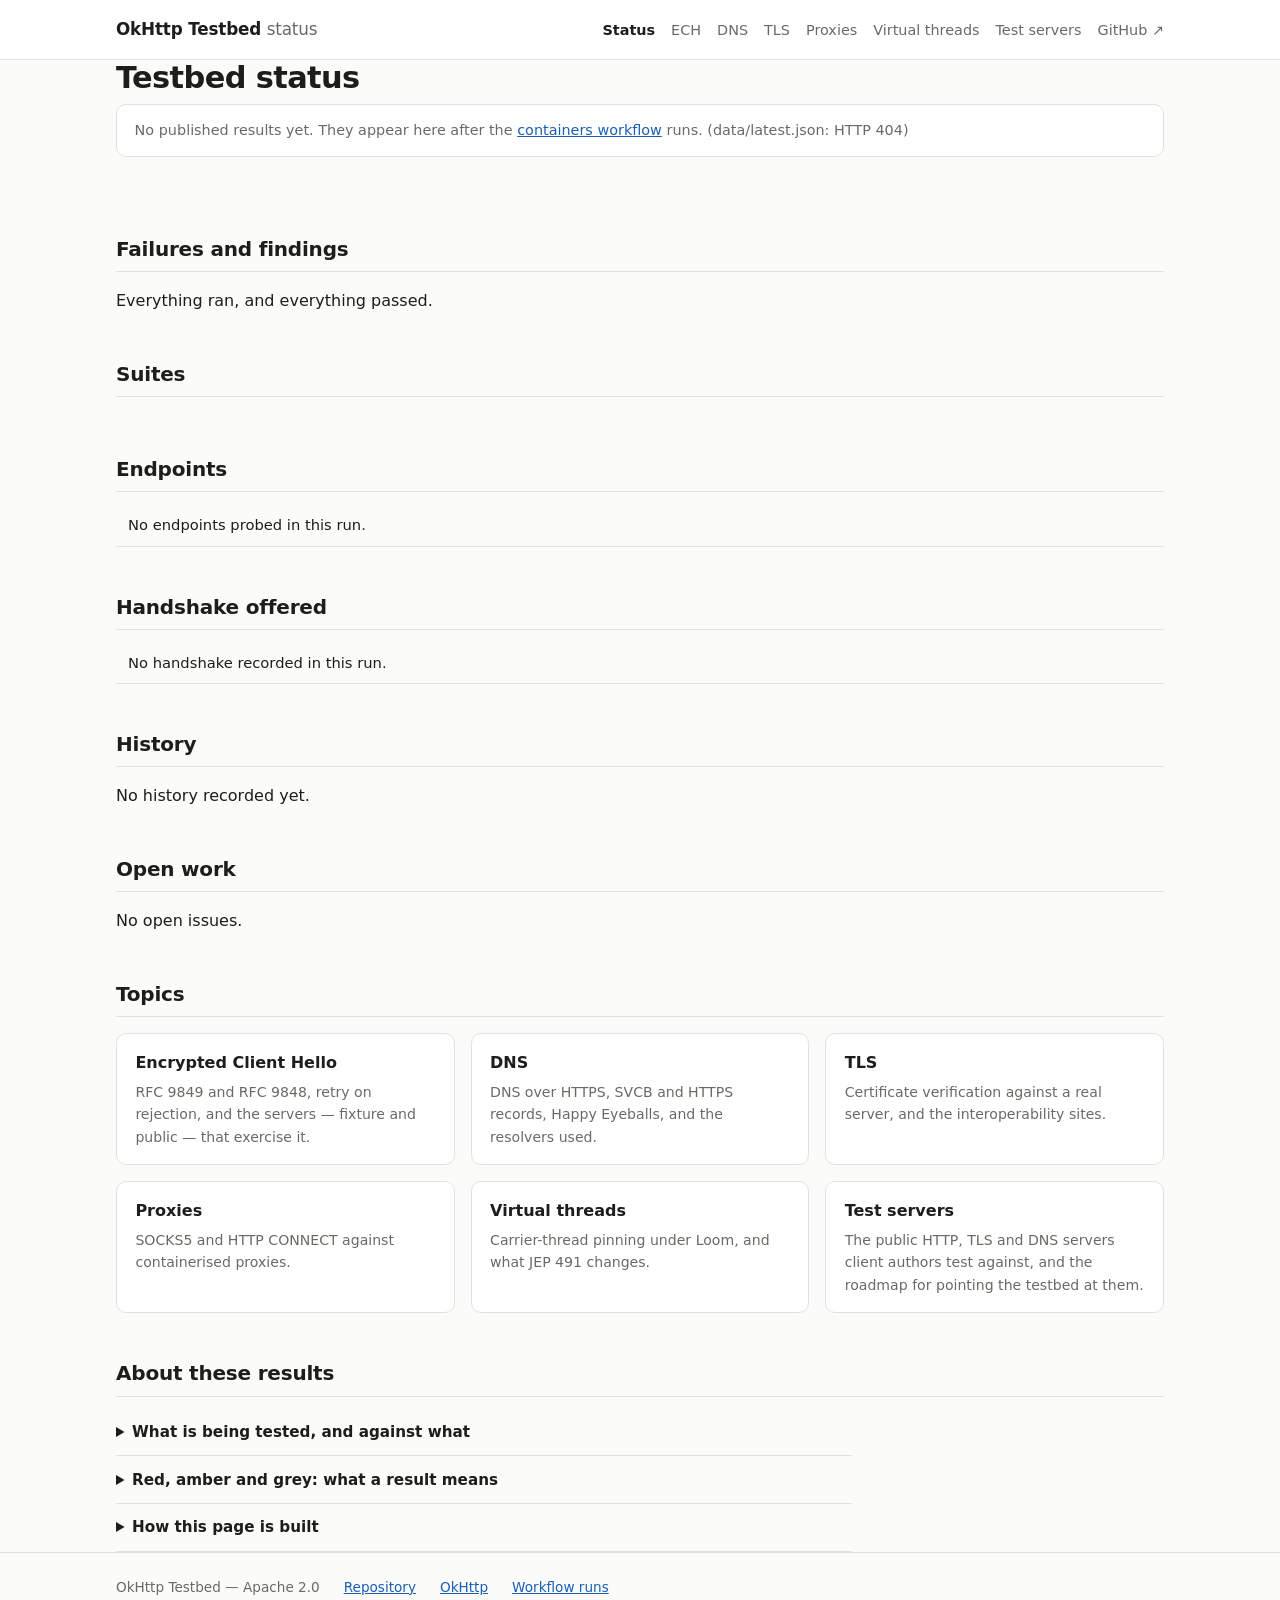
==== site/index.html @ f7579bf9 "Publish the ClientHello OkHttp actually emits Closes #17. Every other suite here asserts what OkHttp" ====
<!doctype html>
<html lang="en">
<head>
<meta charset="utf-8">
<meta name="viewport" content="width=device-width, initial-scale=1">
<title>OkHttp Testbed</title>
<meta name="description" content="Status of the OkHttp testbed: tests that run against real containers and real networks, against published OkHttp artifacts.">
<link rel="icon" href="assets/favicon.svg" type="image/svg+xml">
<link rel="stylesheet" href="assets/style.css">
</head>
<body>

<header class="site-header">
  <div class="wrap">
    <a class="site-title" href="./">OkHttp Testbed <span>status</span></a>
    <nav class="site-nav">
      <a href="./" aria-current="page">Status</a>
      <a href="topics/ech.html">ECH</a>
      <a href="topics/dns.html">DNS</a>
      <a href="topics/tls.html">TLS</a>
      <a href="topics/proxies.html">Proxies</a>
      <a href="topics/loom.html">Virtual threads</a>
      <a href="topics/test-servers.html">Test servers</a>
      <a href="https://github.com/yschimke/okhttp-testbed">GitHub ↗</a>
    </nav>
  </div>
</header>

<main class="wrap">

  <h1>Testbed status</h1>

  <div class="run-summary" id="run-summary">Loading the most recent run…</div>

  <div class="cards" id="version-cards"></div>

  <section id="failures">
    <h2>Failures and findings</h2>
    <div id="failure-list"></div>
  </section>

  <h2 id="suites">Suites</h2>
  <div class="table-scroll">
    <table id="suite-table"></table>
  </div>

  <h2 id="endpoints">Endpoints</h2>
  <div class="table-scroll">
    <table id="endpoint-table"></table>
  </div>

  <h2 id="clienthello">Handshake offered</h2>
  <div class="table-scroll">
    <table id="clienthello-table"></table>
  </div>

  <h2>History</h2>
  <div id="history"></div>

  <h2 id="open-work">Open work</h2>
  <div id="roadmap">Loading the open issues…</div>

  <h2>Topics</h2>
  <div class="topic-grid">
    <a class="topic-card" href="topics/ech.html">
      <h3>Encrypted Client Hello</h3>
      <p>RFC 9849 and RFC 9848, retry on rejection, and the servers — fixture and public — that
        exercise it.</p>
    </a>
    <a class="topic-card" href="topics/dns.html">
      <h3>DNS</h3>
      <p>DNS over HTTPS, SVCB and HTTPS records, Happy Eyeballs, and the resolvers used.</p>
    </a>
    <a class="topic-card" href="topics/tls.html">
      <h3>TLS</h3>
      <p>Certificate verification against a real server, and the interoperability sites.</p>
    </a>
    <a class="topic-card" href="topics/proxies.html">
      <h3>Proxies</h3>
      <p>SOCKS5 and HTTP CONNECT against containerised proxies.</p>
    </a>
    <a class="topic-card" href="topics/loom.html">
      <h3>Virtual threads</h3>
      <p>Carrier-thread pinning under Loom, and what JEP 491 changes.</p>
    </a>
    <a class="topic-card" href="topics/test-servers.html">
      <h3>Test servers</h3>
      <p>The public HTTP, TLS and DNS servers client authors test against, and the roadmap for
        pointing the testbed at them.</p>
    </a>
  </div>

  <h2>About these results</h2>

  <details class="about">
    <summary>What is being tested, and against what</summary>
    <p>
      Tests for OkHttp features that need real infrastructure behind them — containers to run
      against, or a network to reach out over. They run daily against <em>published</em> OkHttp
      artifacts, through the public API only, so the results compare versions rather than builds.
    </p>
    <p>
      Results are grouped by the OkHttp version they were produced against, not by the workflow
      that produced them: the container suites and the Android ECH suite both testing
      <code>5.5.0-SNAPSHOT</code> belong on one card. The pinned release is the version in
      <code>gradle/libs.versions.toml</code>, which every push and pull request tests; the
      scheduled runs add the current snapshot, so a regression on OkHttp's main branch shows up
      here before it reaches a release.
    </p>
  </details>

  <details class="about">
    <summary>Red, amber and grey: what a result means</summary>
    <p>
      <span class="pill failed">failing</span> is this repository being broken, and only suites
      run under the <code>test</code> task can report it.
    </p>
    <p>
      <span class="pill finding">findings</span> is a suite run under <code>loomTest</code>,
      <code>echTest</code> or <code>networkTest</code>. Those either assert something about OkHttp
      or the platform that is currently false, or depend on a server this repository doesn't
      operate. Either way the assertion stands as written and the build stays green.
    </p>
    <p>
      <span class="pill skipped">not run</span> against a suite whose endpoint is down is the
      preflight doing its job: a public test server that has gone away reads as unavailable rather
      than as OkHttp failing. The Endpoints table above says which, and how long for.
    </p>
  </details>

  <details class="about">
    <summary>How this page is built</summary>
    <p>
      The <code>containers</code>, <code>network</code> and <code>android-ech</code> workflows each
      upload the JUnit XML from every task they run, including the tasks that report without
      failing, and the network workflow adds what its endpoint preflight found. The
      <code>pages</code> workflow rebuilds this page when any of them finishes, collecting the most
      recent completed run of all three — so a container run finishing doesn't blank the ECH
      results, or the reverse — converts them to JSON, appends a summary to the history already
      published here, and redeploys the site. Nothing is committed to the repository: the deployed
      site is its own datastore.
    </p>
    <p>
      The history strip keeps one block per published update, oldest on the left, capped at the
      last 120. Hover a block for its counts, click it for the workflow run behind it.
    </p>
    <p>
      The raw data is served alongside the page —
      <a href="data/latest.json">latest.json</a> and <a href="data/history.json">history.json</a>.
    </p>
  </details>

</main>

<footer class="site-footer">
  <div class="wrap">
    <span>OkHttp Testbed — Apache 2.0</span>
    <a href="https://github.com/yschimke/okhttp-testbed">Repository</a>
    <a href="https://github.com/square/okhttp">OkHttp</a>
    <a href="https://github.com/yschimke/okhttp-testbed/actions/workflows/containers.yml">Workflow runs</a>
  </div>
</footer>

<script src="assets/status.js"></script>
</body>
</html>
---- site/assets/style.css ----
/* OkHttp Testbed status site. Hand-written CSS, no build step: the site is deployed
   exactly as it sits in the repository, plus the generated files under data/. */

:root {
  color-scheme: light dark;

  --bg: #fbfbfa;
  --bg-raised: #ffffff;
  --bg-sunken: #f2f2ef;
  --border: #e2e2dd;
  --border-strong: #cfcfc7;
  --text: #1d1d1b;
  --text-muted: #6a6a63;
  --link: #1a5fb4;

  --pass: #2c7a4b;
  --pass-bg: #e6f4ea;
  --fail: #b3261e;
  --fail-bg: #fbe9e7;
  --finding: #9a6700;
  --finding-bg: #fdf3d7;
  --skip: #6a6a63;
  --skip-bg: #ececeA;

  --mono: ui-monospace, SFMono-Regular, "SF Mono", Menlo, Consolas, monospace;
  --radius: 10px;
  --measure: 68rem;
}

@media (prefers-color-scheme: dark) {
  :root {
    --bg: #17171a;
    --bg-raised: #1f1f23;
    --bg-sunken: #131316;
    --border: #2e2e34;
    --border-strong: #43434c;
    --text: #e8e8e6;
    --text-muted: #9c9ca4;
    --link: #7cb0f0;

    --pass: #74d99f;
    --pass-bg: #14301f;
    --fail: #f4a29c;
    --fail-bg: #3a1714;
    --finding: #e7c063;
    --finding-bg: #33280c;
    --skip: #9c9ca4;
    --skip-bg: #232329;
  }
}

* { box-sizing: border-box; }

body {
  margin: 0;
  background: var(--bg);
  color: var(--text);
  font: 16px/1.6 system-ui, -apple-system, "Segoe UI", Roboto, sans-serif;
  -webkit-text-size-adjust: 100%;
}

a { color: var(--link); }
a:hover { text-decoration-thickness: 2px; }

code, .mono { font-family: var(--mono); font-size: 0.9em; }

.wrap {
  max-width: var(--measure);
  margin: 0 auto;
  padding: 0 1.25rem;
}

/* ---- header and navigation ---- */

.site-header {
  border-bottom: 1px solid var(--border);
  background: var(--bg-raised);
}

.site-header .wrap {
  display: flex;
  flex-wrap: wrap;
  align-items: baseline;
  gap: 0.5rem 1.5rem;
  padding-top: 1rem;
  padding-bottom: 1rem;
}

.site-title {
  font-size: 1.05rem;
  font-weight: 650;
  letter-spacing: -0.01em;
  text-decoration: none;
  color: var(--text);
  white-space: nowrap;
}

.site-title span { color: var(--text-muted); font-weight: 400; }

.site-nav {
  display: flex;
  flex-wrap: wrap;
  gap: 0.25rem 1rem;
  margin-left: auto;
  font-size: 0.9rem;
}

.site-nav a { color: var(--text-muted); text-decoration: none; }
.site-nav a:hover { color: var(--text); text-decoration: underline; }
.site-nav a[aria-current="page"] { color: var(--text); font-weight: 600; }

/* ---- page structure ---- */

main { padding: 2.5rem 0 4rem; }

h1 {
  font-size: 1.9rem;
  line-height: 1.2;
  letter-spacing: -0.02em;
  margin: 0 0 0.5rem;
}

h2 {
  font-size: 1.25rem;
  letter-spacing: -0.01em;
  margin: 2.75rem 0 0.75rem;
  padding-bottom: 0.4rem;
  border-bottom: 1px solid var(--border);
}

h3 { font-size: 1rem; margin: 1.75rem 0 0.5rem; }

.lede {
  font-size: 1.05rem;
  color: var(--text-muted);
  max-width: 46rem;
  margin: 0 0 2rem;
}

p, ul, ol { max-width: 46rem; }

/* ---- status pills ---- */

.pill {
  display: inline-flex;
  align-items: center;
  gap: 0.4rem;
  padding: 0.1rem 0.55rem;
  border-radius: 999px;
  font-size: 0.78rem;
  font-weight: 600;
  letter-spacing: 0.01em;
  white-space: nowrap;
}

.pill::before {
  content: "";
  width: 0.5rem;
  height: 0.5rem;
  border-radius: 50%;
  background: currentColor;
}

.pill.passed  { color: var(--pass);    background: var(--pass-bg); }
.pill.failed  { color: var(--fail);    background: var(--fail-bg); }
.pill.finding { color: var(--finding); background: var(--finding-bg); }
.pill.skipped,
.pill.unknown { color: var(--skip);    background: var(--skip-bg); }

/* ---- run summary ---- */

.run-summary {
  display: flex;
  flex-wrap: wrap;
  align-items: center;
  gap: 0.5rem 1.25rem;
  padding: 0.85rem 1.1rem;
  margin-bottom: 2rem;
  border: 1px solid var(--border);
  border-radius: var(--radius);
  background: var(--bg-raised);
  font-size: 0.9rem;
  color: var(--text-muted);
}

.run-summary strong { color: var(--text); font-weight: 600; }

/* ---- version cards ---- */

.cards {
  display: grid;
  grid-template-columns: repeat(auto-fit, minmax(20rem, 1fr));
  gap: 1rem;
}

.card {
  border: 1px solid var(--border);
  border-radius: var(--radius);
  background: var(--bg-raised);
  padding: 1.1rem 1.25rem 1.25rem;
}

.card-head {
  display: flex;
  align-items: center;
  justify-content: space-between;
  gap: 1rem;
  margin-bottom: 0.15rem;
}

.card-head h3 { margin: 0; font-size: 1.05rem; font-family: var(--mono); }

.card-label { font-size: 0.82rem; color: var(--text-muted); }

.counts {
  display: flex;
  gap: 1.25rem;
  margin: 0.9rem 0 0;
  padding: 0;
  list-style: none;
}

.counts div { font-size: 1.5rem; font-weight: 620; line-height: 1.1; }
.counts dt, .counts .count-label {
  font-size: 0.72rem;
  text-transform: uppercase;
  letter-spacing: 0.06em;
  color: var(--text-muted);
}

.counts .n-passed { color: var(--pass); }
.counts .n-failed { color: var(--fail); }
.counts .n-skipped { color: var(--text-muted); }

/* ---- tables ---- */

.table-scroll { overflow-x: auto; }

table {
  width: 100%;
  border-collapse: collapse;
  font-size: 0.92rem;
}

th, td {
  text-align: left;
  padding: 0.55rem 0.75rem;
  border-bottom: 1px solid var(--border);
  vertical-align: top;
}

th {
  font-size: 0.75rem;
  text-transform: uppercase;
  letter-spacing: 0.05em;
  color: var(--text-muted);
  font-weight: 600;
  white-space: nowrap;
}

tbody tr:hover { background: var(--bg-sunken); }

td.suite { font-family: var(--mono); white-space: nowrap; }

/* ---- failing test detail ---- */

details.finding-detail {
  border: 1px solid var(--border);
  border-left: 3px solid var(--fail);
  border-radius: var(--radius);
  background: var(--bg-raised);
  padding: 0.6rem 0.9rem;
  margin: 0.6rem 0;
}

details.finding-detail[data-kind="finding"] { border-left-color: var(--finding); }
details.finding-detail[data-kind="skipped"] { border-left-color: var(--skip); }

details.finding-detail summary {
  cursor: pointer;
  font-family: var(--mono);
  font-size: 0.88rem;
}

details.finding-detail pre {
  margin: 0.6rem 0 0.2rem;
  padding: 0.7rem 0.85rem;
  /* Open by default, so a long trace has to be bounded: three findings each running to
     twenty frames would push everything below them off the page. */
  max-height: 18rem;
  overflow: auto;
  background: var(--bg-sunken);
  border-radius: 6px;
  font-size: 0.8rem;
  line-height: 1.5;
}

/* ---- open work ---- */

.issue-groups {
  display: grid;
  grid-template-columns: repeat(auto-fit, minmax(17rem, 1fr));
  gap: 0.5rem 2rem;
}

.issue-group h3 {
  margin: 1rem 0 0.35rem;
  font-size: 0.8rem;
  text-transform: uppercase;
  letter-spacing: 0.05em;
  color: var(--text-muted);
  border-bottom: 1px solid var(--border);
  padding-bottom: 0.3rem;
}

.issue-list {
  list-style: none;
  margin: 0;
  padding: 0;
  max-width: none;
}

.issue-list li {
  padding: 0.28rem 0;
  font-size: 0.92rem;
}

/* ---- supporting prose ----
 *
 * Collapsed by default and sitting under the results, because this page is something you come
 * back to for the current state, not to read. The explanation should be reachable in one click
 * from the thing it explains, and invisible until then.
 */

details.about {
  border-bottom: 1px solid var(--border);
  padding: 0.7rem 0;
  max-width: 46rem;
}

details.about > summary {
  cursor: pointer;
  font-weight: 600;
  font-size: 0.95rem;
}

details.about p { margin: 0.75rem 0 0; color: var(--text-muted); }

details.about .pill { vertical-align: baseline; }

/* ---- history strip ---- */

.history-row {
  display: flex;
  align-items: center;
  gap: 0.75rem;
  margin: 0.6rem 0;
  flex-wrap: wrap;
}

.history-row .history-label {
  font-family: var(--mono);
  font-size: 0.82rem;
  min-width: 9rem;
  color: var(--text-muted);
}

.history-strip { display: flex; gap: 2px; flex-wrap: wrap; }

.history-strip a {
  width: 12px;
  height: 26px;
  border-radius: 2px;
  background: var(--skip-bg);
  display: block;
}

.history-strip a.passed  { background: var(--pass); }
.history-strip a.failed  { background: var(--fail); }
.history-strip a.finding { background: var(--finding); }

/* ---- topic pages ---- */

.topic-grid {
  display: grid;
  grid-template-columns: repeat(auto-fit, minmax(17rem, 1fr));
  gap: 1rem;
  margin-top: 1rem;
}

.topic-card {
  display: block;
  border: 1px solid var(--border);
  border-radius: var(--radius);
  background: var(--bg-raised);
  padding: 1rem 1.15rem;
  text-decoration: none;
  color: inherit;
}

.topic-card:hover { border-color: var(--border-strong); background: var(--bg-sunken); }
.topic-card h3 { margin: 0 0 0.3rem; }
.topic-card p { margin: 0; font-size: 0.88rem; color: var(--text-muted); }

.note {
  border-left: 3px solid var(--border-strong);
  padding: 0.1rem 0 0.1rem 1rem;
  margin: 1.25rem 0;
  color: var(--text-muted);
  max-width: 46rem;
}

.site-footer {
  border-top: 1px solid var(--border);
  padding: 1.5rem 0 3rem;
  font-size: 0.85rem;
  color: var(--text-muted);
}

.site-footer .wrap { display: flex; flex-wrap: wrap; gap: 0.5rem 1.5rem; }
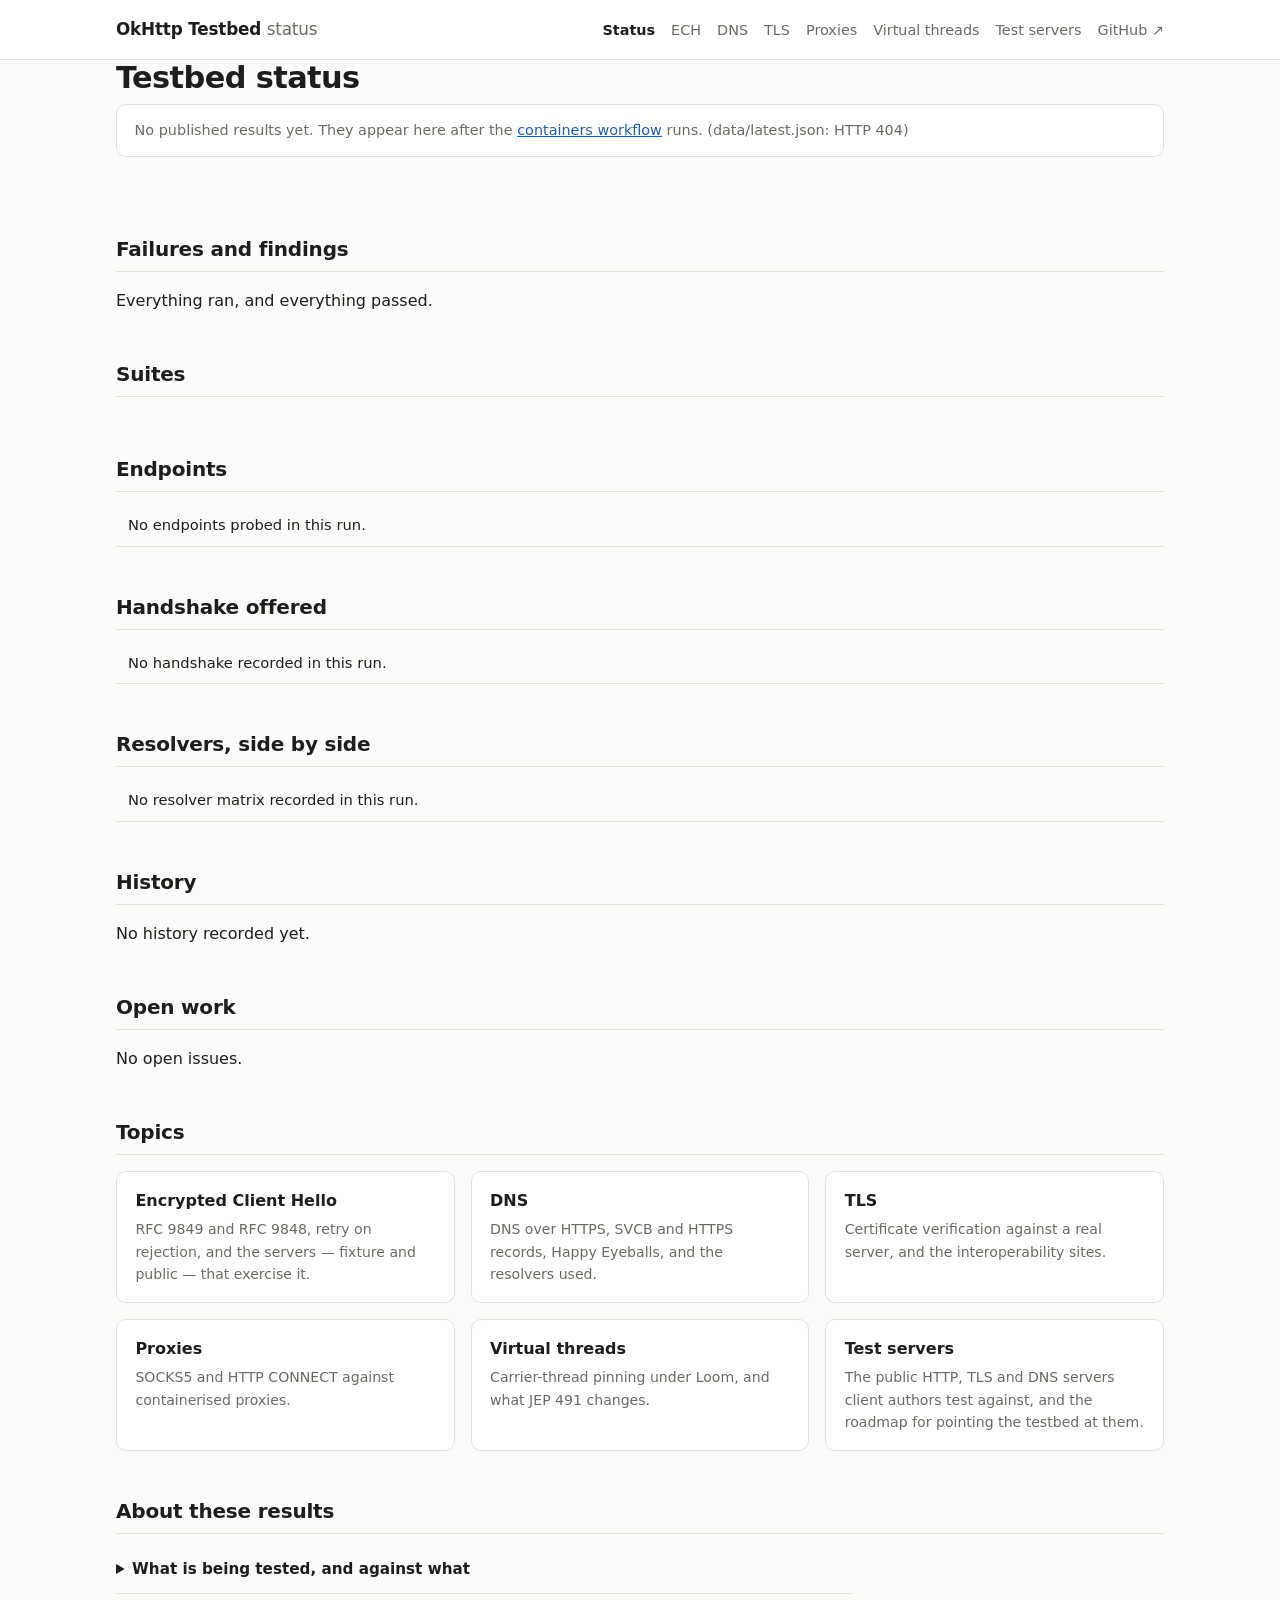
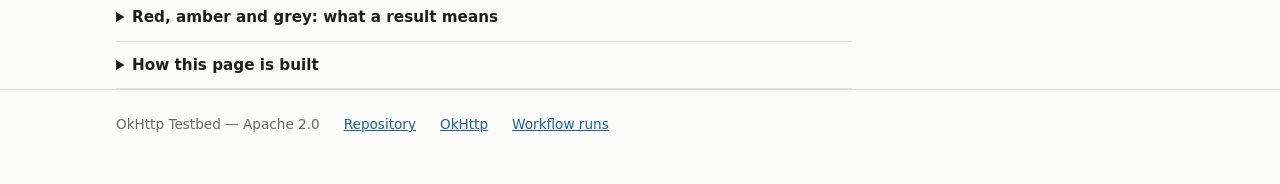
==== commit e3833b5d: "Ask four DoH resolvers the same questions, and publish where they differ `okhttp-dnsoverhttps` is te" ====
--- a/site/index.html
+++ b/site/index.html
@@ -52,6 +52,11 @@
   <h2 id="clienthello">Handshake offered</h2>
   <div class="table-scroll">
     <table id="clienthello-table"></table>
+  </div>
+
+  <h2 id="doh-matrix">Resolvers, side by side</h2>
+  <div class="table-scroll">
+    <table id="doh-matrix-table"></table>
   </div>
 
   <h2>History</h2>
@@ -112,14 +117,25 @@
   <details class="about">
     <summary>Red, amber and grey: what a result means</summary>
     <p>
-      <span class="pill failed">failing</span> is this repository being broken, and only suites
-      run under the <code>test</code> task can report it.
+      <span class="pill failed">failing</span> is either this repository being broken — suites run
+      under the <code>test</code> task — or something unpredicted going wrong in a suite marked
+      <em>critical</em> in the table above. Critical means the question that suite asks is one the
+      repository is currently trying to answer, so a surprise there is the headline. The build
+      still stays green: these suites record rather than gate, and it is this page that turns red,
+      not the workflow.
     </p>
     <p>
-      <span class="pill finding">findings</span> is a suite run under <code>loomTest</code>,
-      <code>echTest</code> or <code>networkTest</code>. Those either assert something about OkHttp
-      or the platform that is currently false, or depend on a server this repository doesn't
-      operate. Either way the assertion stands as written and the build stays green.
+      <span class="pill finding">findings</span> is an unpredicted failure in a <em>watch</em>
+      suite — one being kept honest rather than actively investigated, where a server this
+      repository doesn't operate is as likely a cause as the client.
+    </p>
+    <p>
+      <span class="pill expected">expected</span> is a failure this repository predicted and can
+      explain: the assertion is right and the answer is currently no, which is the finding rather
+      than a problem with it. ECH on the JVM is the present example — OkHttp's
+      <code>ConscryptPlatform</code> drops the config list, and no released Conscrypt has the
+      method for it to call. These are folded shut, and each carries its reason where a stack
+      trace would otherwise be. When one starts passing, it becomes an unexpected pass to look at.
     </p>
     <p>
       <span class="pill skipped">not run</span> against a suite whose endpoint is down is the
--- a/site/assets/style.css
+++ b/site/assets/style.css
@@ -164,6 +164,8 @@
 .pill.passed  { color: var(--pass);    background: var(--pass-bg); }
 .pill.failed  { color: var(--fail);    background: var(--fail-bg); }
 .pill.finding { color: var(--finding); background: var(--finding-bg); }
+/* A failure the repository predicted: amber like a finding, because it is one. */
+.pill.expected { color: var(--finding); background: var(--finding-bg); }
 .pill.skipped,
 .pill.unknown { color: var(--skip);    background: var(--skip-bg); }
 
@@ -230,6 +232,7 @@
 
 .counts .n-passed { color: var(--pass); }
 .counts .n-failed { color: var(--fail); }
+.counts .n-expected { color: var(--finding); }
 .counts .n-skipped { color: var(--text-muted); }
 
 /* ---- tables ---- */
@@ -418,3 +421,9 @@
 }
 
 .site-footer .wrap { display: flex; flex-wrap: wrap; gap: 0.5rem 1.5rem; }
+
+/* The reason an expected failure is expected — the thing worth reading, above the trace. */
+.expected-reason {
+  margin: 0 0 .5rem;
+  color: var(--text-muted);
+}
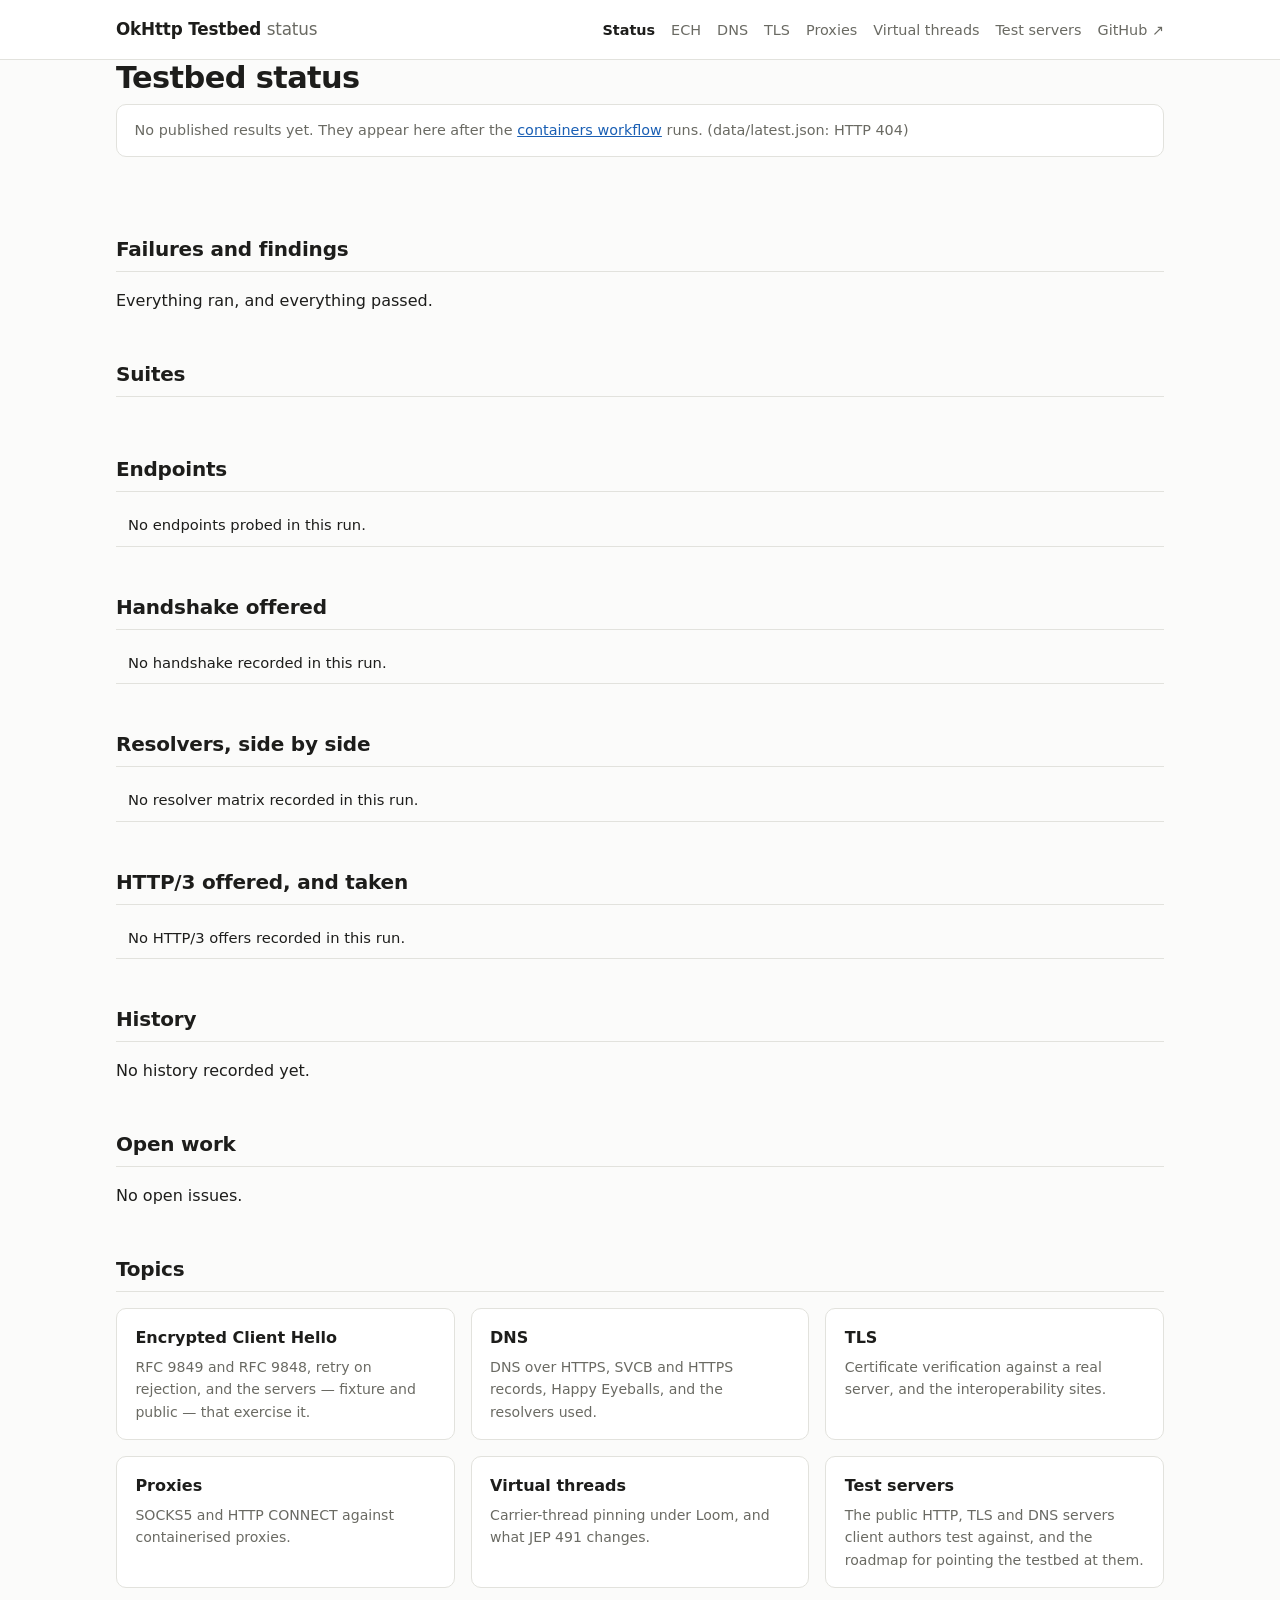
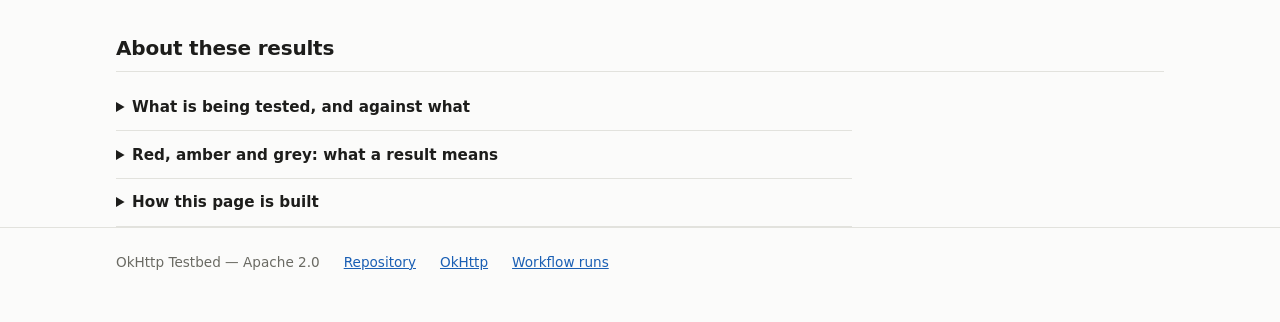
==== commit c86e9552: "Test HTTP/2 against nghttp2, and record the HTTP/3 offers OkHttp cannot take `Http2Test` (#11) runs " ====
--- a/site/index.html
+++ b/site/index.html
@@ -57,6 +57,11 @@
   <h2 id="doh-matrix">Resolvers, side by side</h2>
   <div class="table-scroll">
     <table id="doh-matrix-table"></table>
+  </div>
+
+  <h2 id="alt-svc">HTTP/3 offered, and taken</h2>
+  <div class="table-scroll">
+    <table id="alt-svc-table"></table>
   </div>
 
   <h2>History</h2>
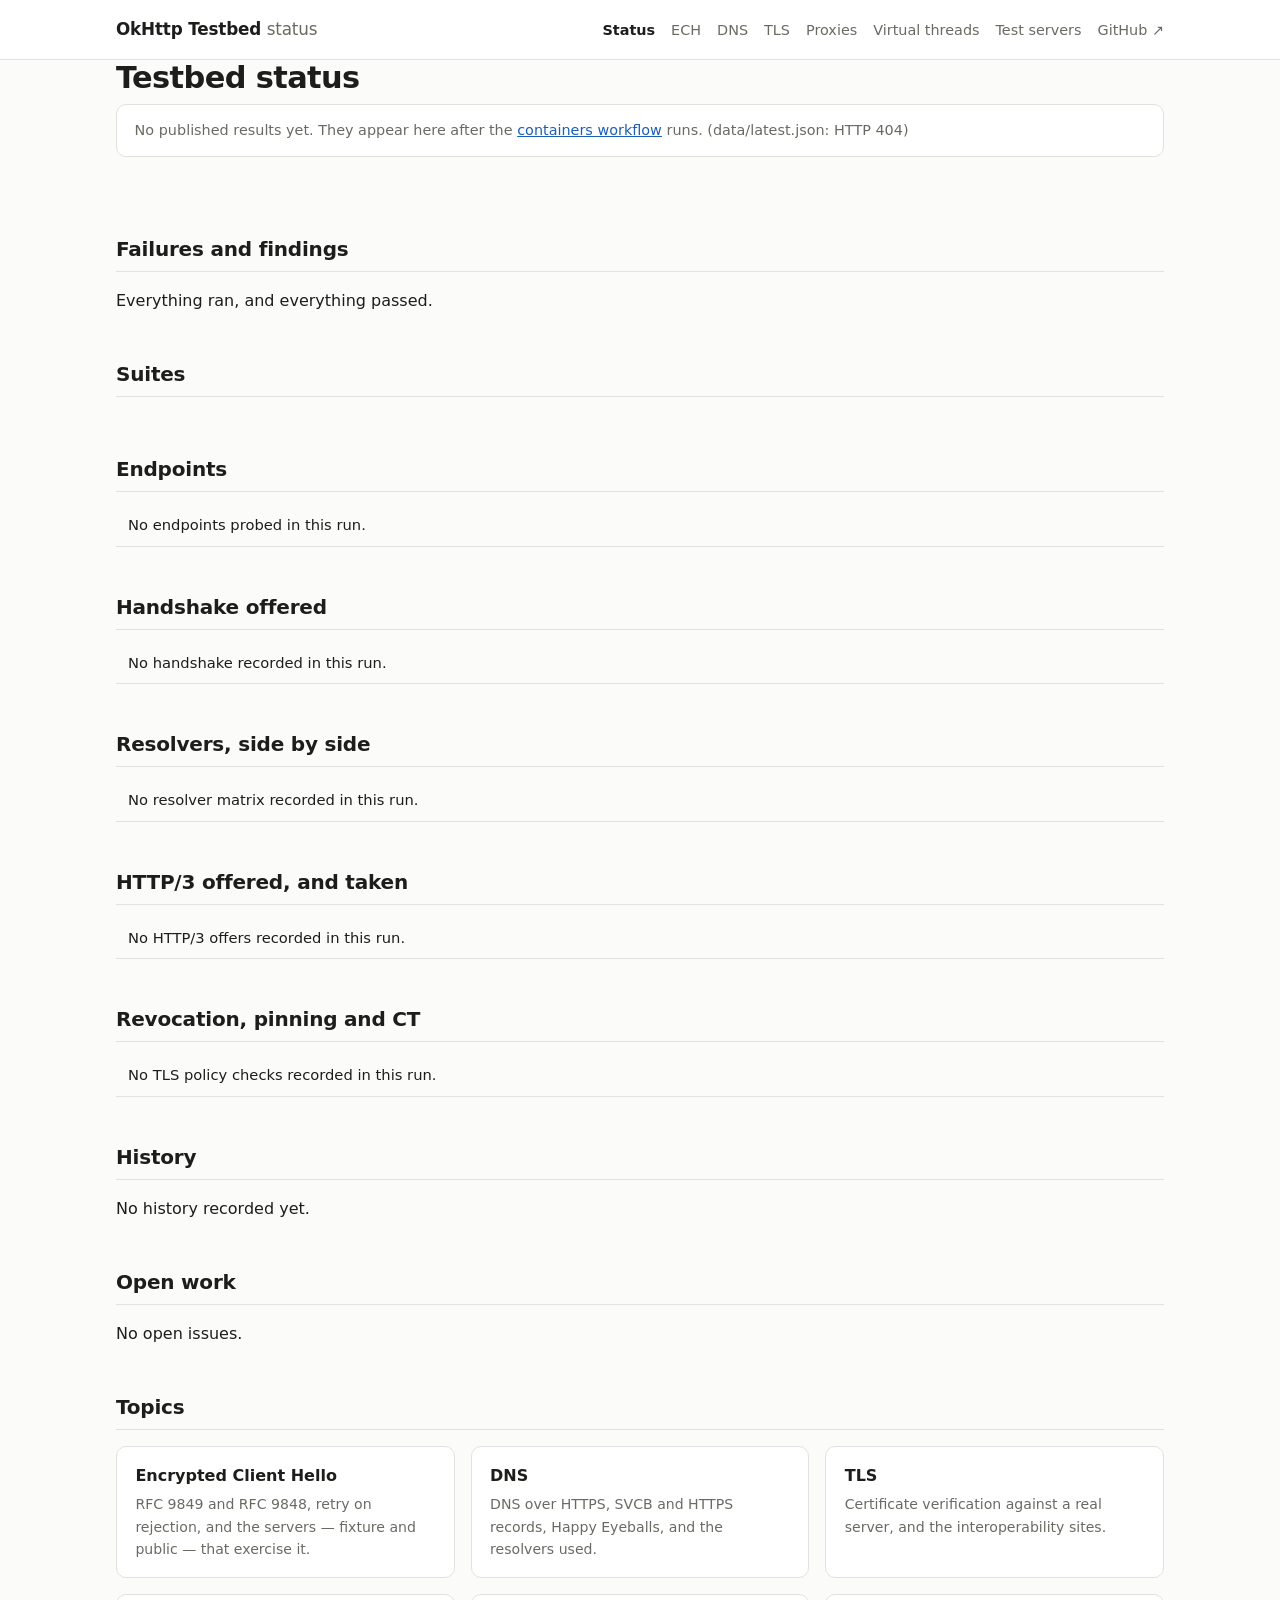
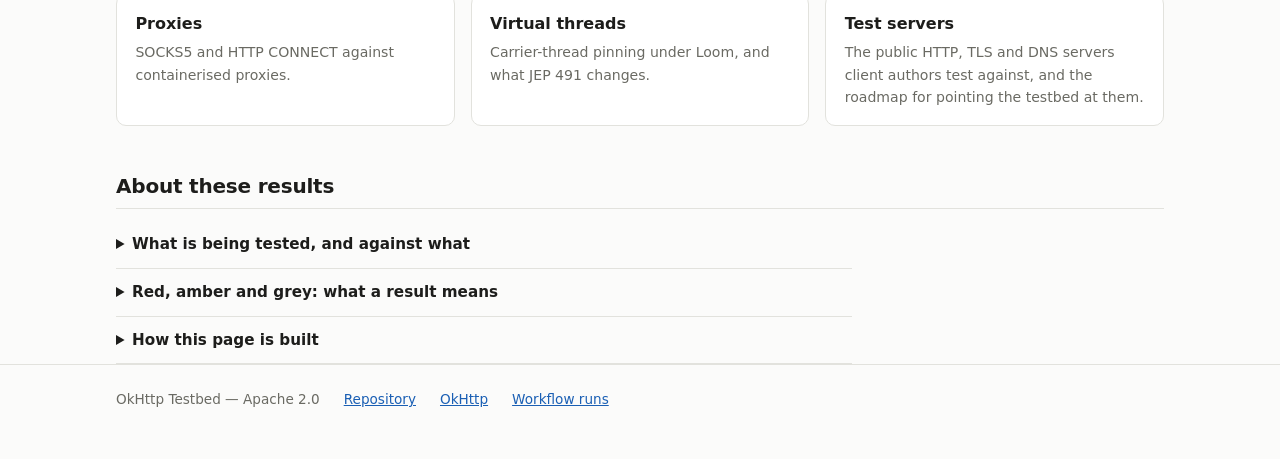
==== commit 45fb84c2: "Check what ConnectionSpec reaches, and record what the platform does about revocation `ConnectionSpe" ====
--- a/site/index.html
+++ b/site/index.html
@@ -62,6 +62,11 @@
   <h2 id="alt-svc">HTTP/3 offered, and taken</h2>
   <div class="table-scroll">
     <table id="alt-svc-table"></table>
+  </div>
+
+  <h2 id="tls-policy">Revocation, pinning and CT</h2>
+  <div class="table-scroll">
+    <table id="tls-policy-table"></table>
   </div>
 
   <h2>History</h2>
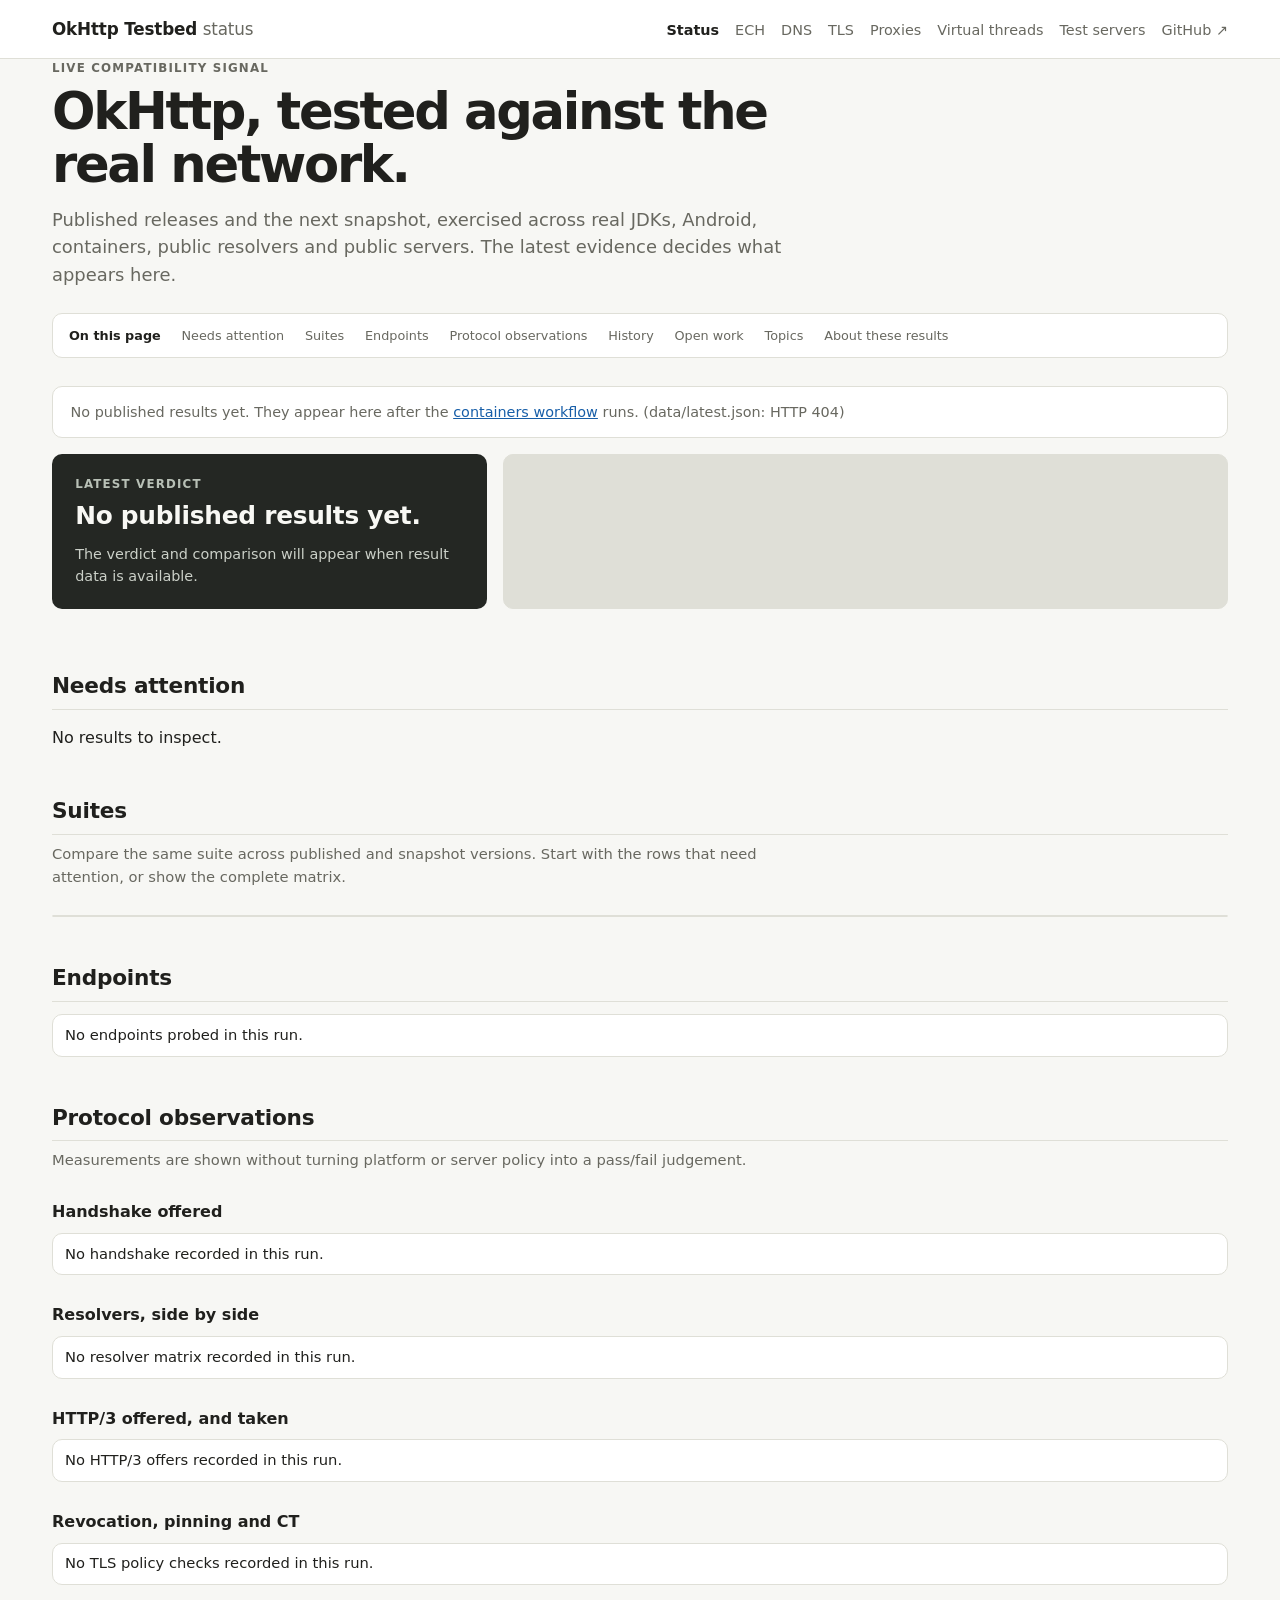
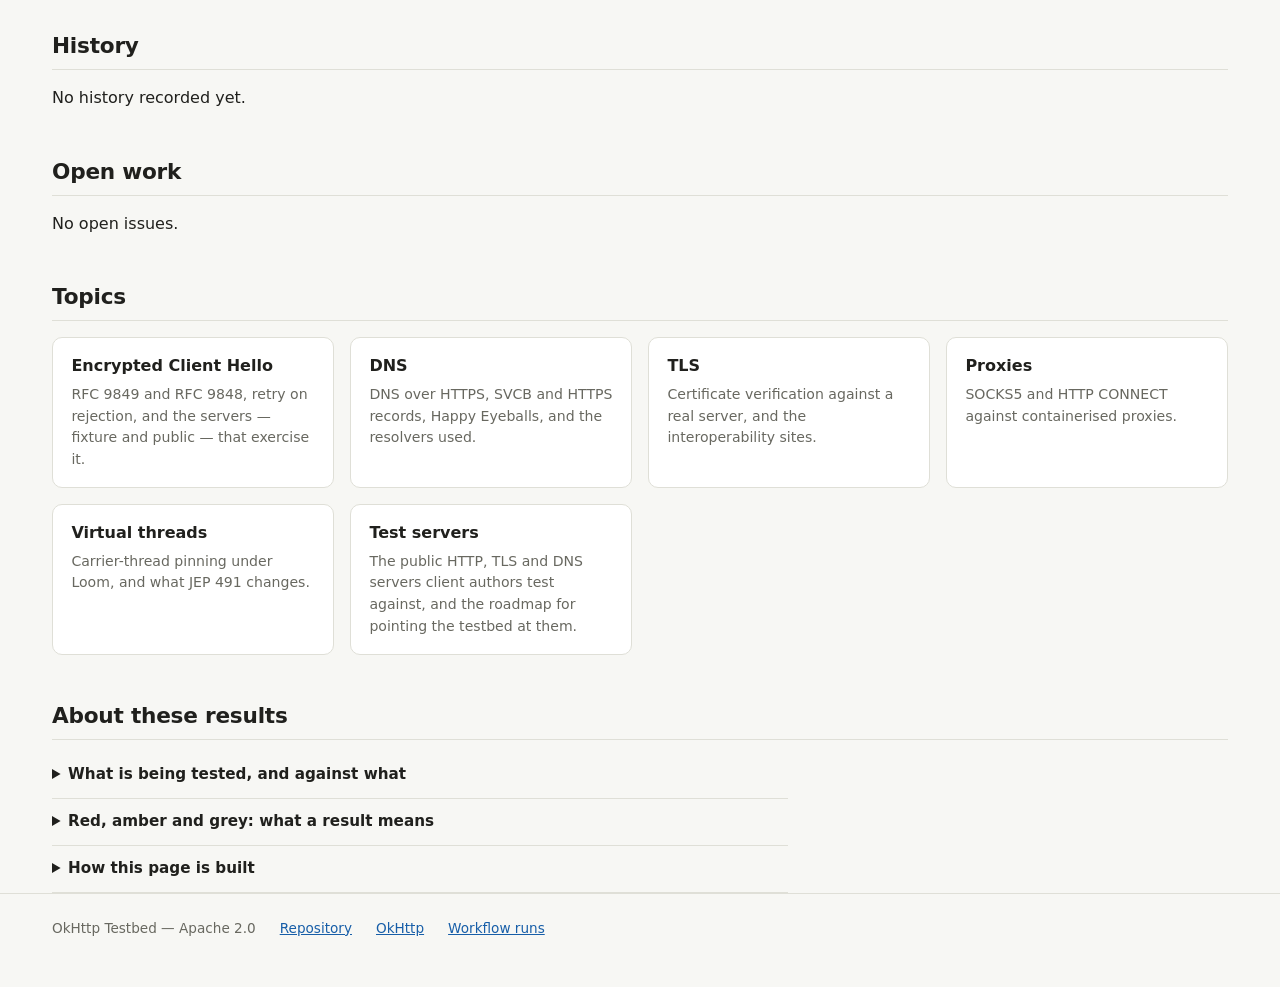
==== commit c79c231f: "feat(site): make testbed results easier to read" ====
--- a/site/index.html
+++ b/site/index.html
@@ -28,18 +28,34 @@
 
 <main class="wrap">
 
-  <h1>Testbed status</h1>
+  <p class="eyebrow">Live compatibility signal</p>
+  <h1>OkHttp, tested against the real network.</h1>
+  <p class="lede status-lede">
+    Published releases and the next snapshot, exercised across real JDKs, Android, containers,
+    public resolvers and public servers. The latest evidence decides what appears here.
+  </p>
 
   <div class="run-summary" id="run-summary">Loading the most recent run…</div>
 
+  <section class="status-story" id="overview" aria-live="polite">
+    <div class="story-lead">
+      <span class="story-kicker">Latest verdict</span>
+      <h2 id="status-headline" data-nav-label="Overview">Reading the latest results…</h2>
+      <p id="status-explanation"></p>
+    </div>
+    <div class="signal-grid" id="signal-grid"></div>
+  </section>
+
   <div class="cards" id="version-cards"></div>
 
-  <section id="failures">
-    <h2>Failures and findings</h2>
+  <section id="attention">
+    <h2>Needs attention</h2>
     <div id="failure-list"></div>
   </section>
 
   <h2 id="suites">Suites</h2>
+  <p class="section-intro">Compare the same suite across published and snapshot versions. Start with the rows that need attention, or show the complete matrix.</p>
+  <div id="suite-controls"></div>
   <div class="table-scroll">
     <table id="suite-table"></table>
   </div>
@@ -49,27 +65,30 @@
     <table id="endpoint-table"></table>
   </div>
 
-  <h2 id="clienthello">Handshake offered</h2>
+  <h2 id="observations">Protocol observations</h2>
+  <p class="section-intro">Measurements are shown without turning platform or server policy into a pass/fail judgement.</p>
+
+  <h3 id="clienthello">Handshake offered</h3>
   <div class="table-scroll">
     <table id="clienthello-table"></table>
   </div>
 
-  <h2 id="doh-matrix">Resolvers, side by side</h2>
+  <h3 id="doh-matrix">Resolvers, side by side</h3>
   <div class="table-scroll">
     <table id="doh-matrix-table"></table>
   </div>
 
-  <h2 id="alt-svc">HTTP/3 offered, and taken</h2>
+  <h3 id="alt-svc">HTTP/3 offered, and taken</h3>
   <div class="table-scroll">
     <table id="alt-svc-table"></table>
   </div>
 
-  <h2 id="tls-policy">Revocation, pinning and CT</h2>
+  <h3 id="tls-policy">Revocation, pinning and CT</h3>
   <div class="table-scroll">
     <table id="tls-policy-table"></table>
   </div>
 
-  <h2>History</h2>
+  <h2 id="history-heading">History</h2>
   <div id="history"></div>
 
   <h2 id="open-work">Open work</h2>
@@ -142,10 +161,9 @@
     <p>
       <span class="pill expected">expected</span> is a failure this repository predicted and can
       explain: the assertion is right and the answer is currently no, which is the finding rather
-      than a problem with it. ECH on the JVM is the present example — OkHttp's
-      <code>ConscryptPlatform</code> drops the config list, and no released Conscrypt has the
-      method for it to call. These are folded shut, and each carries its reason where a stack
-      trace would otherwise be. When one starts passing, it becomes an unexpected pass to look at.
+      than a problem with it. Examples include ECH on the JVM and monitor-based virtual-thread
+      pinning before JDK 24. These are folded shut, and each carries its reason where a stack trace
+      would otherwise be. When one starts passing, it becomes an unexpected pass to look at.
     </p>
     <p>
       <span class="pill skipped">not run</span> against a suite whose endpoint is down is the
@@ -187,6 +205,8 @@
   </div>
 </footer>
 
+<script src="assets/finding-groups.js"></script>
+<script src="assets/navigation.js"></script>
 <script src="assets/status.js"></script>
 </body>
 </html>
--- a/site/assets/style.css
+++ b/site/assets/style.css
@@ -4,14 +4,14 @@
 :root {
   color-scheme: light dark;
 
-  --bg: #fbfbfa;
+  --bg: #f7f7f4;
   --bg-raised: #ffffff;
-  --bg-sunken: #f2f2ef;
-  --border: #e2e2dd;
-  --border-strong: #cfcfc7;
-  --text: #1d1d1b;
-  --text-muted: #6a6a63;
-  --link: #1a5fb4;
+  --bg-sunken: #efefe9;
+  --border: #dfdfd7;
+  --border-strong: #c7c7bc;
+  --text: #20201d;
+  --text-muted: #686860;
+  --link: #175ea8;
 
   --pass: #2c7a4b;
   --pass-bg: #e6f4ea;
@@ -24,7 +24,7 @@
 
   --mono: ui-monospace, SFMono-Regular, "SF Mono", Menlo, Consolas, monospace;
   --radius: 10px;
-  --measure: 68rem;
+  --measure: 76rem;
 }
 
 @media (prefers-color-scheme: dark) {
@@ -55,7 +55,7 @@
   margin: 0;
   background: var(--bg);
   color: var(--text);
-  font: 16px/1.6 system-ui, -apple-system, "Segoe UI", Roboto, sans-serif;
+  font: 16px/1.55 system-ui, -apple-system, "Segoe UI", Roboto, sans-serif;
   -webkit-text-size-adjust: 100%;
 }
 
@@ -75,6 +75,9 @@
 .site-header {
   border-bottom: 1px solid var(--border);
   background: var(--bg-raised);
+  position: sticky;
+  top: 0;
+  z-index: 10;
 }
 
 .site-header .wrap {
@@ -111,17 +114,18 @@
 
 /* ---- page structure ---- */
 
-main { padding: 2.5rem 0 4rem; }
+main { padding: 3.25rem 0 4rem; }
 
 h1 {
-  font-size: 1.9rem;
-  line-height: 1.2;
-  letter-spacing: -0.02em;
-  margin: 0 0 0.5rem;
+  font-size: clamp(2rem, 4vw, 3.35rem);
+  line-height: 1.05;
+  letter-spacing: -0.045em;
+  margin: 0 0 0.85rem;
+  max-width: 50rem;
 }
 
 h2 {
-  font-size: 1.25rem;
+  font-size: 1.35rem;
   letter-spacing: -0.01em;
   margin: 2.75rem 0 0.75rem;
   padding-bottom: 0.4rem;
@@ -130,12 +134,56 @@
 
 h3 { font-size: 1rem; margin: 1.75rem 0 0.5rem; }
 
+h2[id], h3[id] { scroll-margin-top: 5rem; }
+
+.eyebrow,
+.story-kicker {
+  display: block;
+  margin: 0 0 0.45rem;
+  color: var(--text-muted);
+  font-size: 0.74rem;
+  font-weight: 700;
+  letter-spacing: 0.1em;
+  text-transform: uppercase;
+}
+
 .lede {
   font-size: 1.05rem;
   color: var(--text-muted);
   max-width: 46rem;
   margin: 0 0 2rem;
 }
+
+.status-lede { font-size: 1.12rem; margin-bottom: 1.5rem; }
+
+.section-intro { margin: -0.25rem 0 1rem; color: var(--text-muted); font-size: 0.92rem; }
+
+/* Generated from the h2s, which keeps long reference pages navigable without a second TOC. */
+.section-nav {
+  display: flex;
+  align-items: center;
+  gap: 0;
+  overflow-x: auto;
+  margin: 0.25rem 0 1.75rem;
+  padding: 0.35rem;
+  border: 1px solid var(--border);
+  border-radius: var(--radius);
+  background: var(--bg-raised);
+  scrollbar-width: thin;
+}
+
+.section-nav a,
+.section-nav-label {
+  flex: 0 0 auto;
+  padding: 0.38rem 0.65rem;
+  color: var(--text-muted);
+  font-size: 0.8rem;
+  text-decoration: none;
+  white-space: nowrap;
+}
+
+.section-nav-label { color: var(--text); font-weight: 700; }
+.section-nav a:hover { color: var(--text); background: var(--bg-sunken); border-radius: 6px; }
 
 p, ul, ol { max-width: 46rem; }
 
@@ -177,13 +225,59 @@
   align-items: center;
   gap: 0.5rem 1.25rem;
   padding: 0.85rem 1.1rem;
-  margin-bottom: 2rem;
+  margin-bottom: 1rem;
   border: 1px solid var(--border);
   border-radius: var(--radius);
   background: var(--bg-raised);
   font-size: 0.9rem;
   color: var(--text-muted);
 }
+
+/* ---- status story ---- */
+
+.status-story {
+  display: grid;
+  grid-template-columns: minmax(18rem, 0.9fr) minmax(28rem, 1.5fr);
+  gap: 1rem;
+  margin: 1rem 0;
+}
+
+.story-lead {
+  padding: 1.35rem 1.45rem;
+  border-radius: var(--radius);
+  color: #f8f8f4;
+  background: #242723;
+}
+
+.story-lead .story-kicker { color: #b8c0b6; }
+.story-lead h2 { margin: 0; padding: 0; border: 0; font-size: 1.55rem; line-height: 1.2; }
+.story-lead p { margin: 0.75rem 0 0; color: #cbd0c8; font-size: 0.9rem; }
+
+.signal-grid {
+  display: grid;
+  grid-template-columns: repeat(3, minmax(0, 1fr));
+  gap: 1px;
+  overflow: hidden;
+  border: 1px solid var(--border);
+  border-radius: var(--radius);
+  background: var(--border);
+}
+
+.signal-card {
+  display: flex;
+  flex-direction: column;
+  min-width: 0;
+  padding: 1.1rem;
+  color: inherit;
+  background: var(--bg-raised);
+  text-decoration: none;
+}
+
+.signal-card:hover { background: var(--bg-sunken); }
+.signal-card strong { margin: 0.15rem 0 0.35rem; font-size: 1.4rem; line-height: 1.15; letter-spacing: -0.025em; }
+.signal-label { color: var(--text-muted); font-size: 0.72rem; font-weight: 700; letter-spacing: 0.06em; text-transform: uppercase; }
+.signal-detail { color: var(--text-muted); font-size: 0.78rem; line-height: 1.4; overflow-wrap: anywhere; }
+.signal-warning strong { color: var(--finding); }
 
 .run-summary strong { color: var(--text); font-weight: 600; }
 
@@ -201,6 +295,22 @@
   background: var(--bg-raised);
   padding: 1.1rem 1.25rem 1.25rem;
 }
+
+.result-bar {
+  display: flex;
+  width: 100%;
+  height: 5px;
+  margin-top: 1rem;
+  overflow: hidden;
+  border-radius: 999px;
+  background: var(--skip-bg);
+}
+
+.result-bar span { min-width: 2px; }
+.bar-passed { background: var(--pass); }
+.bar-failed { background: var(--fail); }
+.bar-expected { background: var(--finding); }
+.bar-skipped { background: var(--border-strong); }
 
 .card-head {
   display: flex;
@@ -237,7 +347,12 @@
 
 /* ---- tables ---- */
 
-.table-scroll { overflow-x: auto; }
+.table-scroll {
+  overflow-x: auto;
+  border: 1px solid var(--border);
+  border-radius: var(--radius);
+  background: var(--bg-raised);
+}
 
 table {
   width: 100%;
@@ -259,11 +374,73 @@
   color: var(--text-muted);
   font-weight: 600;
   white-space: nowrap;
-}
-
+  background: var(--bg-raised);
+}
+
+tbody tr:last-child td { border-bottom: 0; }
 tbody tr:hover { background: var(--bg-sunken); }
 
+#suite-controls {
+  display: flex;
+  align-items: center;
+  flex-wrap: wrap;
+  gap: 0.65rem 1rem;
+  margin-bottom: 0.65rem;
+}
+
+.suite-filters {
+  display: inline-flex;
+  padding: 3px;
+  border: 1px solid var(--border);
+  border-radius: 8px;
+  background: var(--bg-sunken);
+}
+
+.suite-filters button {
+  border: 0;
+  border-radius: 5px;
+  padding: 0.38rem 0.7rem;
+  color: var(--text-muted);
+  background: transparent;
+  font: inherit;
+  font-size: 0.8rem;
+  cursor: pointer;
+}
+
+.suite-filters button[aria-pressed="true"] {
+  color: var(--text);
+  background: var(--bg-raised);
+  box-shadow: 0 1px 2px rgb(0 0 0 / 0.08);
+}
+
+.suite-search {
+  min-width: 13rem;
+  padding: 0.48rem 0.7rem;
+  border: 1px solid var(--border);
+  border-radius: 8px;
+  color: var(--text);
+  background: var(--bg-raised);
+  font: inherit;
+  font-size: 0.82rem;
+}
+
+.filter-count { margin-left: auto; color: var(--text-muted); font-size: 0.8rem; }
+
 td.suite { font-family: var(--mono); white-space: nowrap; }
+
+details.ech-record {
+  margin-top: 0.35rem;
+  color: var(--text-muted);
+  font-size: 0.75rem;
+}
+
+details.ech-record summary { cursor: pointer; white-space: nowrap; }
+
+details.ech-record div {
+  margin-top: 0.25rem;
+  max-width: 30rem;
+  overflow-wrap: anywhere;
+}
 
 /* ---- failing test detail ---- */
 
@@ -298,6 +475,45 @@
   line-height: 1.5;
 }
 
+.finding-links, .incident-meta {
+  display: flex;
+  flex-wrap: wrap;
+  gap: 0.35rem 1rem;
+}
+
+.similarity-note {
+  color: var(--text-muted);
+  font-size: 0.78rem;
+  margin: 0.55rem 0 0;
+}
+
+details.incident-group {
+  border: 1px solid var(--border);
+  border-left: 4px solid var(--fail);
+  border-radius: var(--radius);
+  background: var(--bg-sunken);
+  padding: 0.75rem 0.9rem;
+  margin: 0.75rem 0;
+}
+
+details.incident-group[data-kind="finding"],
+details.incident-group[data-kind="expected"] { border-left-color: var(--finding); }
+details.incident-group[data-kind="skipped"] { border-left-color: var(--skip); }
+
+details.incident-group > summary {
+  cursor: pointer;
+  display: flex;
+  align-items: baseline;
+  flex-wrap: wrap;
+  gap: 0.4rem 0.65rem;
+  font-family: var(--mono);
+  font-size: 0.88rem;
+}
+
+.incident-message { color: var(--text-muted); font-size: 0.8rem; }
+.incident-meta { color: var(--text-muted); font-size: 0.78rem; margin: 0.7rem 0; }
+details.incident-group > details.finding-detail { margin-left: 0.25rem; background: var(--bg-raised); }
+
 /* ---- open work ---- */
 
 .issue-groups {
@@ -353,6 +569,23 @@
 
 /* ---- history strip ---- */
 
+.history-summary {
+  display: grid;
+  grid-template-columns: repeat(3, minmax(0, 1fr));
+  overflow: hidden;
+  margin-bottom: 0.75rem;
+  border: 1px solid var(--border);
+  border-radius: var(--radius);
+  background: var(--border);
+  gap: 1px;
+}
+
+.history-summary div { display: flex; flex-direction: column; padding: 0.85rem 1rem; background: var(--bg-raised); }
+.history-summary strong { font-size: 1rem; }
+.history-summary span { color: var(--text-muted); font-size: 0.75rem; }
+.history-legend { display: flex; align-items: center; flex-wrap: wrap; gap: 0.35rem 0.65rem; margin-bottom: 0.5rem; }
+.history-legend .pill { transform: scale(0.9); transform-origin: left center; }
+
 .history-row {
   display: flex;
   align-items: center;
@@ -368,19 +601,23 @@
   color: var(--text-muted);
 }
 
-.history-strip { display: flex; gap: 2px; flex-wrap: wrap; }
+.history-strip { display: flex; gap: 2px; flex-wrap: nowrap; overflow-x: auto; padding: 3px; }
 
 .history-strip a {
-  width: 12px;
+  width: 9px;
+  flex: 0 0 9px;
   height: 26px;
   border-radius: 2px;
   background: var(--skip-bg);
   display: block;
 }
 
+.history-strip a:focus-visible { outline: 2px solid var(--link); outline-offset: 2px; }
+
 .history-strip a.passed  { background: var(--pass); }
 .history-strip a.failed  { background: var(--fail); }
 .history-strip a.finding { background: var(--finding); }
+.history-strip a:last-child { box-shadow: 0 0 0 2px var(--bg-raised), 0 0 0 3px var(--border-strong); }
 
 /* ---- topic pages ---- */
 
@@ -405,6 +642,46 @@
 .topic-card h3 { margin: 0 0 0.3rem; }
 .topic-card p { margin: 0; font-size: 0.88rem; color: var(--text-muted); }
 
+.topic-evidence { margin: 1.5rem 0 0; }
+
+.topic-result {
+  border: 1px solid var(--border);
+  border-radius: var(--radius);
+  background: var(--bg-raised);
+  margin: 0.6rem 0;
+  padding: 0.7rem 0.9rem;
+}
+
+.topic-result summary {
+  cursor: pointer;
+  display: flex;
+  flex-wrap: wrap;
+  align-items: center;
+  gap: 0.45rem 0.75rem;
+}
+
+.topic-result .suite-name { font-family: var(--mono); font-size: 0.88rem; font-weight: 600; }
+
+.result-meta {
+  display: flex;
+  flex-wrap: wrap;
+  gap: 0.4rem 1rem;
+  margin: 0.7rem 0;
+  color: var(--text-muted);
+  font-size: 0.82rem;
+}
+
+.case-list { list-style: none; margin: 0; padding: 0; max-width: none; }
+.case-list li { display: flex; align-items: baseline; flex-wrap: wrap; gap: 0.35rem 0.65rem; padding: 0.35rem 0; border-top: 1px solid var(--border); }
+.case-detail { flex-basis: 100%; color: var(--text-muted); font-size: 0.82rem; padding-left: 0.25rem; }
+
+.endpoint-row { display: flex; flex-wrap: wrap; align-items: center; gap: 0.4rem 0.75rem; padding: 0.45rem 0; border-bottom: 1px solid var(--border); }
+
+.observation-card { display: inline-block; vertical-align: top; min-width: 17rem; border: 1px solid var(--border); border-radius: var(--radius); background: var(--bg-raised); padding: 0.8rem 1rem; margin: 0 0.6rem 0.6rem 0; }
+.observation-card p { margin: 0.45rem 0 0; }
+
+.evidence-link { font-size: 0.78rem; font-weight: 600; text-transform: uppercase; letter-spacing: 0.04em; }
+
 .note {
   border-left: 3px solid var(--border-strong);
   padding: 0.1rem 0 0.1rem 1rem;
@@ -427,3 +704,21 @@
   margin: 0 0 .5rem;
   color: var(--text-muted);
 }
+
+@media (max-width: 760px) {
+  .site-header { position: static; }
+  .site-header .wrap { display: block; padding-left: 0; padding-right: 0; }
+  .site-title { display: block; padding: 0 1rem 0.65rem; }
+  .site-nav { flex-wrap: nowrap; overflow-x: auto; gap: 1rem; padding: 0 1rem 0.15rem; scrollbar-width: thin; }
+  main { padding-top: 2rem; }
+  .status-story { grid-template-columns: 1fr; }
+  .signal-grid { grid-template-columns: 1fr; }
+  .history-summary { grid-template-columns: 1fr; }
+  .cards { grid-template-columns: 1fr; }
+  .counts { justify-content: space-between; gap: 0.5rem; }
+  .filter-count { width: 100%; margin-left: 0; }
+}
+
+@media (prefers-reduced-motion: no-preference) {
+  html { scroll-behavior: smooth; }
+}
